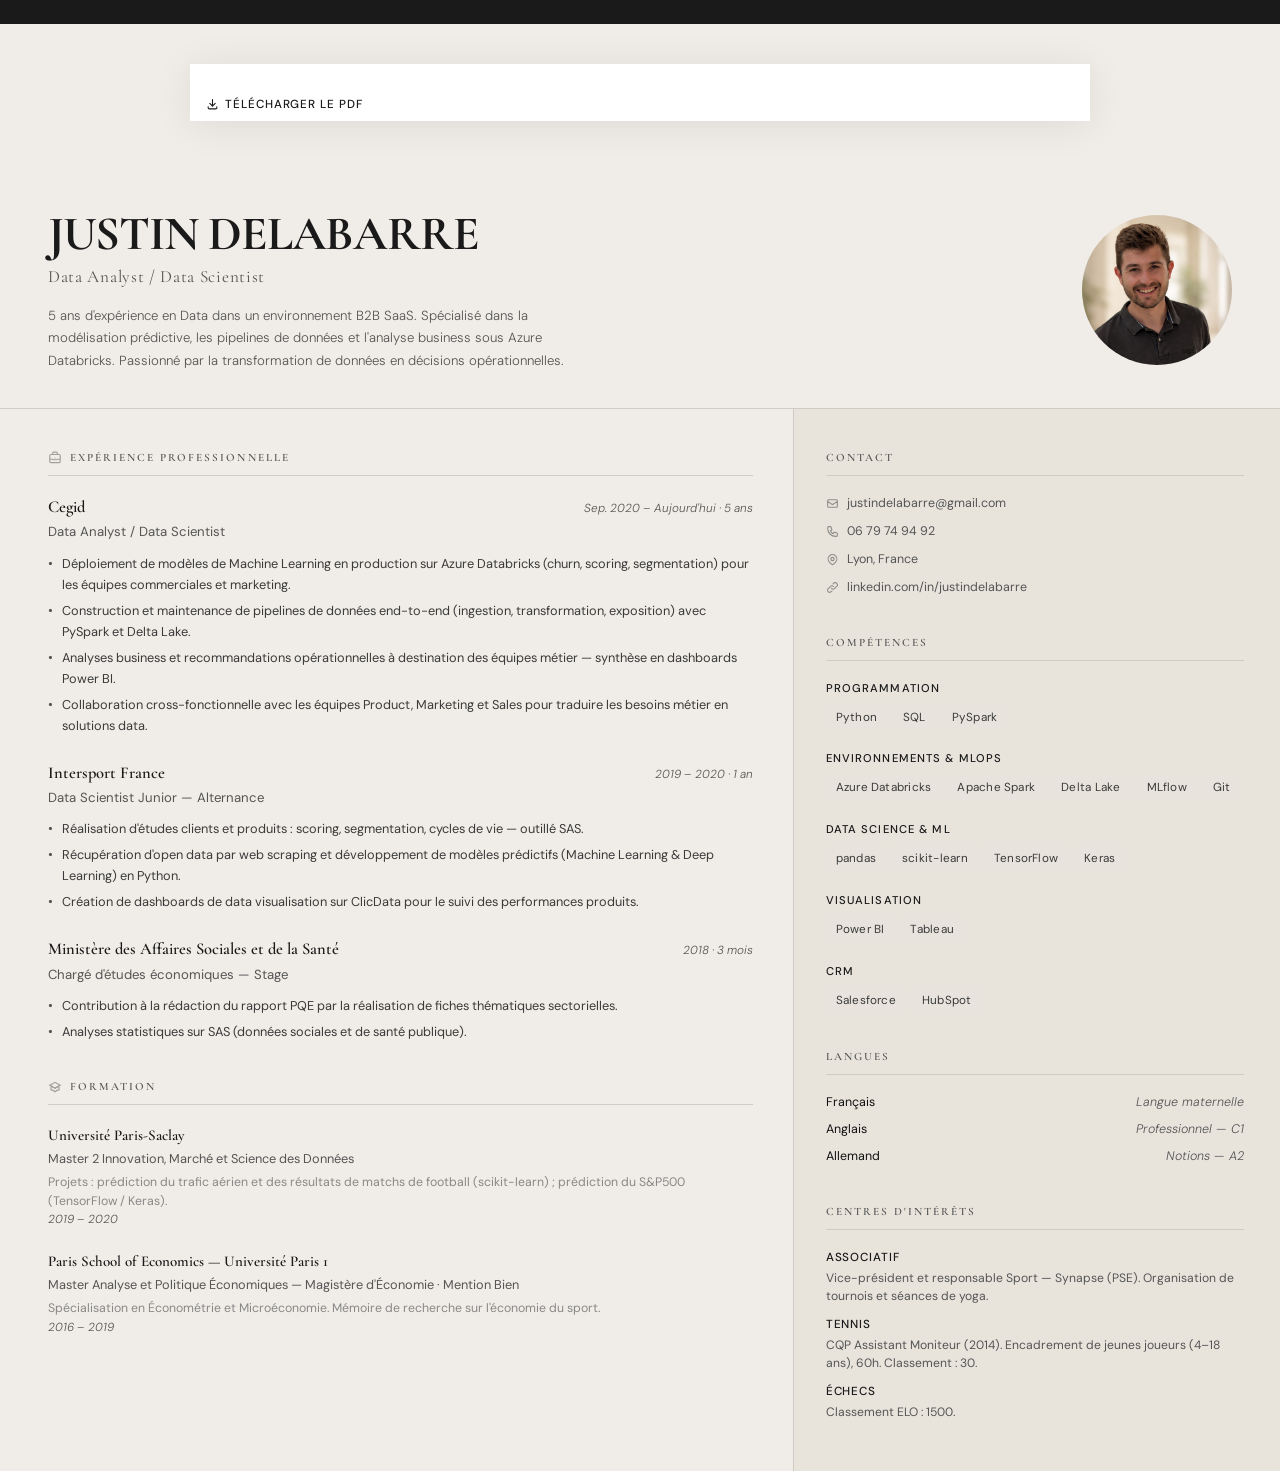
==== index.html @ d63637c2 "chore: full-width topbar and improved contrast" ====
<!DOCTYPE html>
<html lang="fr">
<head>
  <meta charset="UTF-8" />
  <meta name="viewport" content="width=device-width, initial-scale=1.0" />
  <title>Justin Delabarre — Data Scientist</title>
  <link rel="stylesheet" href="style.css" />
</head>
<body>
  <!-- Barre supérieure : switcher langue + bouton téléchargement -->
  <div class="cv-topbar"></div>
  <div class="cv-page">  
    <div class="lang-switcher">
      <a href="index.html" class="active">FR</a>
      <span>|</span>
      <a href="index.en.html">EN</a>
    </div>
    <a href="cv.fr.pdf" class="btn-download" download>
      <svg xmlns="http://www.w3.org/2000/svg" fill="none" viewBox="0 0 24 24" stroke="currentColor" stroke-width="2">
        <path stroke-linecap="round" stroke-linejoin="round" d="M4 16v2a2 2 0 002 2h12a2 2 0 002-2v-2M7 10l5 5 5-5M12 15V3" />
      </svg>
      Télécharger le PDF
    </a>
  </div>

    <!-- Header -->
    <header class="cv-header">
      <div class="header-top">
        <div class="header-text">
          <h1>Justin Delabarre</h1>
          <div class="subtitle">Data Analyst / Data Scientist</div>
          <p class="tagline">
            5 ans d'expérience en Data dans un environnement B2B SaaS.
            Spécialisé dans la modélisation prédictive, les pipelines de données et l'analyse business
            sous Azure Databricks. Passionné par la transformation de données en décisions opérationnelles.
          </p>
        </div><!-- /.header-text -->
        <img src="assets/profile.png" alt="Justin Delabarre" class="profile-photo" />
      </div><!-- /.header-top -->
    </header>

    <!-- Corps principal : 2 colonnes -->
    <div class="cv-body">

      <!-- Colonne principale -->
      <main class="cv-main">

        <!-- Expériences -->
        <section class="section">
          <h2 class="section-title">
            <svg xmlns="http://www.w3.org/2000/svg" fill="none" viewBox="0 0 24 24" stroke="currentColor" stroke-width="2"><path stroke-linecap="round" stroke-linejoin="round" d="M21 13.255A23.931 23.931 0 0112 15c-3.183 0-6.22-.62-9-1.745M16 6V4a2 2 0 00-2-2h-4a2 2 0 00-2 2v2m4 6h.01M5 20h14a2 2 0 002-2V8a2 2 0 00-2-2H5a2 2 0 00-2 2v10a2 2 0 002 2z"/></svg>
            Expérience professionnelle
          </h2>

          <div class="experience-item">
            <div class="exp-header">
              <div>
                <div class="exp-company">Cegid</div>
                <div class="exp-role">Data Analyst / Data Scientist</div>
              </div>
              <div class="exp-date">Sep. 2020 – Aujourd'hui · 5 ans</div>
            </div>
            <ul class="exp-bullets">
              <li>Déploiement de modèles de Machine Learning en production sur Azure Databricks (churn, scoring, segmentation) pour les équipes commerciales et marketing.</li>
              <li>Construction et maintenance de pipelines de données end-to-end (ingestion, transformation, exposition) avec PySpark et Delta Lake.</li>
              <li>Analyses business et recommandations opérationnelles à destination des équipes métier — synthèse en dashboards Power BI.</li>
              <li>Collaboration cross-fonctionnelle avec les équipes Product, Marketing et Sales pour traduire les besoins métier en solutions data.</li>
            </ul>
          </div>

          <div class="experience-item">
            <div class="exp-header">
              <div>
                <div class="exp-company">Intersport France</div>
                <div class="exp-role">Data Scientist Junior — Alternance</div>
              </div>
              <div class="exp-date">2019 – 2020 · 1 an</div>
            </div>
            <ul class="exp-bullets">
              <li>Réalisation d'études clients et produits : scoring, segmentation, cycles de vie — outillé SAS.</li>
              <li>Récupération d'open data par web scraping et développement de modèles prédictifs (Machine Learning & Deep Learning) en Python.</li>
              <li>Création de dashboards de data visualisation sur ClicData pour le suivi des performances produits.</li>
            </ul>
          </div>

          <div class="experience-item">
            <div class="exp-header">
              <div>
                <div class="exp-company">Ministère des Affaires Sociales et de la Santé</div>
                <div class="exp-role">Chargé d'études économiques — Stage</div>
              </div>
              <div class="exp-date">2018 · 3 mois</div>
            </div>
            <ul class="exp-bullets">
              <li>Contribution à la rédaction du rapport PQE par la réalisation de fiches thématiques sectorielles.</li>
              <li>Analyses statistiques sur SAS (données sociales et de santé publique).</li>
            </ul>
          </div>
        </section>

        <!-- Formation -->
        <section class="section">
          <h2 class="section-title">
            <svg xmlns="http://www.w3.org/2000/svg" fill="none" viewBox="0 0 24 24" stroke="currentColor" stroke-width="2"><path d="M12 14l9-5-9-5-9 5 9 5z"/><path d="M12 14l6.16-3.422a12.083 12.083 0 01.665 6.479A11.952 11.952 0 0012 20.055a11.952 11.952 0 00-6.824-2.998 12.078 12.078 0 01.665-6.479L12 14z"/></svg>
            Formation
          </h2>

          <div class="edu-item">
            <div class="edu-school">Université Paris-Saclay</div>
            <div class="edu-degree">Master 2 Innovation, Marché et Science des Données</div>
            <div class="edu-detail">
              Projets : prédiction du trafic aérien et des résultats de matchs de football (scikit-learn) ;
              prédiction du S&amp;P500 (TensorFlow / Keras).
            </div>
            <div class="edu-date">2019 – 2020</div>
          </div>

          <div class="edu-item">
            <div class="edu-school">Paris School of Economics — Université Paris 1</div>
            <div class="edu-degree">Master Analyse et Politique Économiques — Magistère d'Économie · Mention Bien</div>
            <div class="edu-detail">Spécialisation en Économétrie et Microéconomie. Mémoire de recherche sur l'économie du sport.</div>
            <div class="edu-date">2016 – 2019</div>
          </div>
        </section>

      </main>

      <!-- Sidebar droite -->
      <aside class="cv-sidebar">

        <!-- Contact -->
        <section class="section">
          <h2 class="section-title">Contact</h2>
          <ul class="contact-list">
            <li>
              <svg xmlns="http://www.w3.org/2000/svg" fill="none" viewBox="0 0 24 24" stroke="currentColor" stroke-width="2"><path stroke-linecap="round" stroke-linejoin="round" d="M3 8l7.89 5.26a2 2 0 002.22 0L21 8M5 19h14a2 2 0 002-2V7a2 2 0 00-2-2H5a2 2 0 00-2 2v10a2 2 0 002 2z"/></svg>
              <a href="mailto:justindelabarre@gmail.com">justindelabarre@gmail.com</a>
            </li>
            <li>
              <svg xmlns="http://www.w3.org/2000/svg" fill="none" viewBox="0 0 24 24" stroke="currentColor" stroke-width="2"><path stroke-linecap="round" stroke-linejoin="round" d="M3 5a2 2 0 012-2h3.28a1 1 0 01.948.684l1.498 4.493a1 1 0 01-.502 1.21l-2.257 1.13a11.042 11.042 0 005.516 5.516l1.13-2.257a1 1 0 011.21-.502l4.493 1.498a1 1 0 01.684.949V19a2 2 0 01-2 2h-1C9.716 21 3 14.284 3 6V5z"/></svg>
              06 79 74 94 92
            </li>
            <li>
              <svg xmlns="http://www.w3.org/2000/svg" fill="none" viewBox="0 0 24 24" stroke="currentColor" stroke-width="2"><path stroke-linecap="round" stroke-linejoin="round" d="M17.657 16.657L13.414 20.9a1.998 1.998 0 01-2.827 0l-4.244-4.243a8 8 0 1111.314 0z"/><path stroke-linecap="round" stroke-linejoin="round" d="M15 11a3 3 0 11-6 0 3 3 0 016 0z"/></svg>
              Lyon, France
            </li>
            <li>
              <svg xmlns="http://www.w3.org/2000/svg" fill="none" viewBox="0 0 24 24" stroke="currentColor" stroke-width="2"><path stroke-linecap="round" stroke-linejoin="round" d="M13.828 10.172a4 4 0 00-5.656 0l-4 4a4 4 0 105.656 5.656l1.102-1.101m-.758-4.899a4 4 0 005.656 0l4-4a4 4 0 00-5.656-5.656l-1.1 1.1"/></svg>
              <a href="https://www.linkedin.com/in/justindelabarre" target="_blank">linkedin.com/in/justindelabarre</a>
            </li>
          </ul>
        </section>

        <!-- Compétences -->
        <section class="section">
          <h2 class="section-title">Compétences</h2>

          <div class="skills-group">
            <div class="skills-group-title">Programmation</div>
            <div class="skills-tags">
              <span class="skill-tag">Python</span>
              <span class="skill-tag">SQL</span>
              <span class="skill-tag">PySpark</span>
            </div>
          </div>

          <div class="skills-group">
            <div class="skills-group-title">Environnements & MLOps</div>
            <div class="skills-tags">
              <span class="skill-tag">Azure Databricks</span>
              <span class="skill-tag">Apache Spark</span>
              <span class="skill-tag">Delta Lake</span>
              <span class="skill-tag">MLflow</span>
              <span class="skill-tag">Git</span>
            </div>
          </div>

          <div class="skills-group">
            <div class="skills-group-title">Data Science & ML</div>
            <div class="skills-tags">
              <span class="skill-tag">pandas</span>
              <span class="skill-tag">scikit-learn</span>
              <span class="skill-tag">TensorFlow</span>
              <span class="skill-tag">Keras</span>
            </div>
          </div>

          <div class="skills-group">
            <div class="skills-group-title">Visualisation</div>
            <div class="skills-tags">
              <span class="skill-tag">Power BI</span>
              <span class="skill-tag">Tableau</span>
            </div>
          </div>

          <div class="skills-group">
            <div class="skills-group-title">CRM</div>
            <div class="skills-tags">
              <span class="skill-tag">Salesforce</span>
              <span class="skill-tag">HubSpot</span>
            </div>
          </div>
        </section>

        <!-- Langues -->
        <section class="section">
          <h2 class="section-title">Langues</h2>
          <div class="lang-item">
            <span>Français</span>
            <span class="lang-level">Langue maternelle</span>
          </div>
          <div class="lang-item">
            <span>Anglais</span>
            <span class="lang-level">Professionnel — C1</span>
          </div>
          <div class="lang-item">
            <span>Allemand</span>
            <span class="lang-level">Notions — A2</span>
          </div>
        </section>

        <!-- Centres d'intérêts -->
        <section class="section">
          <h2 class="section-title">Centres d'intérêts</h2>

          <div class="interest-item">
            <div class="interest-label">Associatif</div>
            <div class="interest-desc">Vice-président et responsable Sport — Synapse (PSE). Organisation de tournois et séances de yoga.</div>
          </div>

          <div class="interest-item">
            <div class="interest-label">Tennis</div>
            <div class="interest-desc">CQP Assistant Moniteur (2014). Encadrement de jeunes joueurs (4–18 ans), 60h. Classement : 30.</div>
          </div>

          <div class="interest-item">
            <div class="interest-label">Échecs</div>
            <div class="interest-desc">Classement ELO : 1500.</div>
          </div>
        </section>

      </aside>
    </div><!-- /.cv-body -->
  </div><!-- /.cv-page -->

</body>
</html>
---- style.css ----
/* ============================================
   CV Justin Delabarre — Shared Stylesheet
   Style: Editorial élégant, 2 colonnes
   ============================================ */

@import url('https://fonts.googleapis.com/css2?family=Cormorant+Garamond:wght@400;600;700&family=DM+Sans:wght@300;400;500&display=swap');

/* ── Variables ── */
:root {
  --col-left-width: 62%;
  --col-right-width: 38%;
  --color-bg: #f0ede8;
  --color-surface: #ffffff;
  --color-text: #111111;
  --color-muted: #555555;
  --color-accent: #1a1a1a;
  --color-border: #d0ccc5;
  --color-tag-bg: #e8e4dd;
  --font-display: 'Cormorant Garamond', Georgia, serif;
  --font-body: 'DM Sans', system-ui, sans-serif;
  --sidebar-bg: #e8e4dc;
}

/* ── Reset ── */
*, *::before, *::after { box-sizing: border-box; margin: 0; padding: 0; }
html { font-size: 15px; }
body {
  font-family: var(--font-body);
  background: var(--color-bg);
  color: var(--color-text);
  line-height: 1.6;
  -webkit-font-smoothing: antialiased;
}

a { color: inherit; text-decoration: none; }
a:hover { text-decoration: underline; }

/* ── Page wrapper ── */
.cv-page {
  max-width: 900px;
  margin: 40px auto;
  background: var(--color-surface);
  box-shadow: 0 4px 40px rgba(0,0,0,0.08);
  display: flex;
  flex-direction: column;
}

/* ── Header ── */
.cv-header {
  padding: 48px 48px 36px;
  border-bottom: 1px solid var(--color-border);
}

.cv-header h1 {
  font-family: var(--font-display);
  font-size: 3.2rem;
  font-weight: 700;
  letter-spacing: -0.02em;
  line-height: 1.05;
  color: var(--color-accent);
  text-transform: uppercase;
}

.cv-header .subtitle {
  font-family: var(--font-display);
  font-size: 1.15rem;
  font-weight: 400;
  color: var(--color-muted);
  margin-top: 4px;
  letter-spacing: 0.04em;
}

.cv-header .tagline {
  font-size: 0.88rem;
  color: var(--color-muted);
  margin-top: 14px;
  max-width: 560px;
  line-height: 1.7;
  font-weight: 300;
}

/* ── Header photo ── */
.header-top {
  display: flex;
  justify-content: space-between;
  align-items: center;
  gap: 24px;
}

.header-text { flex: 1; }

.profile-photo {
  width: 150px;
  height: 150px;
  border-radius: 50%;
  object-fit: cover;
  flex-shrink: 0;
  align-self: center;
}


/* ── Body: 2 colonnes ── */
.cv-body {
  display: flex;
  flex: 1;
}

/* ── Colonne principale (gauche) ── */
.cv-main {
  width: var(--col-left-width);
  padding: 40px 40px 40px 48px;
  border-right: 1px solid var(--color-border);
}

/* ── Sidebar (droite) ── */
.cv-sidebar {
  width: var(--col-right-width);
  padding: 40px 36px 40px 32px;
  background: var(--sidebar-bg);
}

/* ── Sections ── */
.section { margin-bottom: 36px; }
.section:last-child { margin-bottom: 0; }

.section-title {
  font-family: var(--font-display);
  font-size: 0.75rem;
  font-weight: 600;
  letter-spacing: 0.18em;
  text-transform: uppercase;
  color: var(--color-muted);
  margin-bottom: 18px;
  padding-bottom: 8px;
  border-bottom: 1px solid var(--color-border);
  display: flex;
  align-items: center;
  gap: 8px;
}

.section-title svg {
  width: 14px;
  height: 14px;
  opacity: 0.5;
}

/* ── Expériences ── */
.experience-item { margin-bottom: 24px; }
.experience-item:last-child { margin-bottom: 0; }

.exp-header {
  display: flex;
  justify-content: space-between;
  align-items: baseline;
  gap: 12px;
  flex-wrap: wrap;
}

.exp-company {
  font-family: var(--font-display);
  font-size: 1.1rem;
  font-weight: 600;
  color: var(--color-accent);
}

.exp-role {
  font-size: 0.88rem;
  color: var(--color-muted);
  font-weight: 400;
  margin-top: 1px;
}

.exp-date {
  font-size: 0.78rem;
  color: var(--color-muted);
  font-weight: 300;
  white-space: nowrap;
  font-style: italic;
}

.exp-bullets {
  list-style: none;
  margin-top: 10px;
}

.exp-bullets li {
  font-size: 0.85rem;
  color: #3a3a3a;
  line-height: 1.65;
  padding-left: 14px;
  position: relative;
  margin-bottom: 5px;
}

.exp-bullets li::before {
  content: '•';
  position: absolute;
  left: 0;
  color: var(--color-muted);
  font-size: 0.9rem;
}

/* ── Formation ── */
.edu-item { margin-bottom: 20px; }
.edu-item:last-child { margin-bottom: 0; }

.edu-school {
  font-family: var(--font-display);
  font-size: 1rem;
  font-weight: 600;
  color: var(--color-accent);
}

.edu-degree {
  font-size: 0.85rem;
  color: var(--color-muted);
  margin-top: 2px;
}

.edu-detail {
  font-size: 0.82rem;
  color: #888;
  margin-top: 4px;
  line-height: 1.5;
}

.edu-date {
  font-size: 0.78rem;
  color: var(--color-muted);
  font-style: italic;
  font-weight: 300;
}

/* ── Sidebar: Compétences ── */
.skills-group { margin-bottom: 20px; }
.skills-group-title {
  font-size: 0.75rem;
  font-weight: 500;
  letter-spacing: 0.1em;
  text-transform: uppercase;
  color: var(--color-accent);
  margin-bottom: 8px;
}

.skills-tags {
  display: flex;
  flex-wrap: wrap;
  gap: 6px;
}

.skill-tag {
  background: #e8e4dd;
  color: #3a3a3a;
  font-size: 0.78rem;
  font-weight: 400;
  padding: 3px 10px;
  border-radius: 2px;
  letter-spacing: 0.02em;
}

/* ── Sidebar: Contact ── */
.contact-list { list-style: none; }
.contact-list li {
  display: flex;
  align-items: center;
  gap: 8px;
  font-size: 0.83rem;
  color: var(--color-muted);
  margin-bottom: 8px;
}

.contact-list li svg {
  width: 13px;
  height: 13px;
  flex-shrink: 0;
  opacity: 0.6;
}

.contact-list a:hover { color: var(--color-accent); }

/* ── Sidebar: Langues ── */
.lang-item {
  display: flex;
  justify-content: space-between;
  font-size: 0.83rem;
  margin-bottom: 7px;
  color: var(--color-text);
}

.lang-level {
  color: var(--color-muted);
  font-weight: 300;
  font-style: italic;
}

/* ── Sidebar: Centres d'intérêts ── */
.interest-item {
  margin-bottom: 10px;
}
.interest-label {
  font-size: 0.78rem;
  font-weight: 500;
  text-transform: uppercase;
  letter-spacing: 0.08em;
  color: var(--color-accent);
  margin-bottom: 2px;
}
.interest-desc {
  font-size: 0.81rem;
  color: var(--color-muted);
  line-height: 1.5;
}

/* ── Switcher langue + Download ── */
.cv-topbar {
  display: flex;
  justify-content: space-between;
  align-items: center;
  padding: 12px 48px;
  background: var(--color-accent);
  color: #fff;
  width: 100%;
}

.lang-switcher a {
  color: rgba(255,255,255,0.7);
  font-size: 0.78rem;
  letter-spacing: 0.1em;
  text-transform: uppercase;
  transition: color 0.2s;
}
.lang-switcher a.active, .lang-switcher a:hover { color: #fff; }
.lang-switcher span { color: rgba(255,255,255,0.3); margin: 0 6px; }

.btn-download {
  display: inline-flex;
  align-items: center;
  gap: 6px;
  background: #fff;
  color: var(--color-accent);
  font-size: 0.78rem;
  font-weight: 500;
  letter-spacing: 0.08em;
  text-transform: uppercase;
  padding: 7px 16px;
  border-radius: 2px;
  transition: opacity 0.2s;
}
.btn-download:hover { opacity: 0.85; text-decoration: none; }
.btn-download svg { width: 13px; height: 13px; }

/* ── Responsive ── */
@media (max-width: 680px) {
  .cv-page { margin: 0; box-shadow: none; }
  .cv-topbar { padding: 12px 20px; }
  .cv-header { padding: 32px 20px 24px; }
  .cv-header h1 { font-size: 2.2rem; }
  .cv-body { flex-direction: column; }
  .cv-main { width: 100%; padding: 28px 20px; border-right: none; border-bottom: 1px solid var(--color-border); }
  .cv-sidebar { width: 100%; padding: 28px 20px; }
  .profile-photo { width: 80px; height: 80px; }
}

@media print {
  .cv-topbar { display: none; }
  body { margin: 0; }
  .cv-page { box-shadow: none; margin: 0; }
}
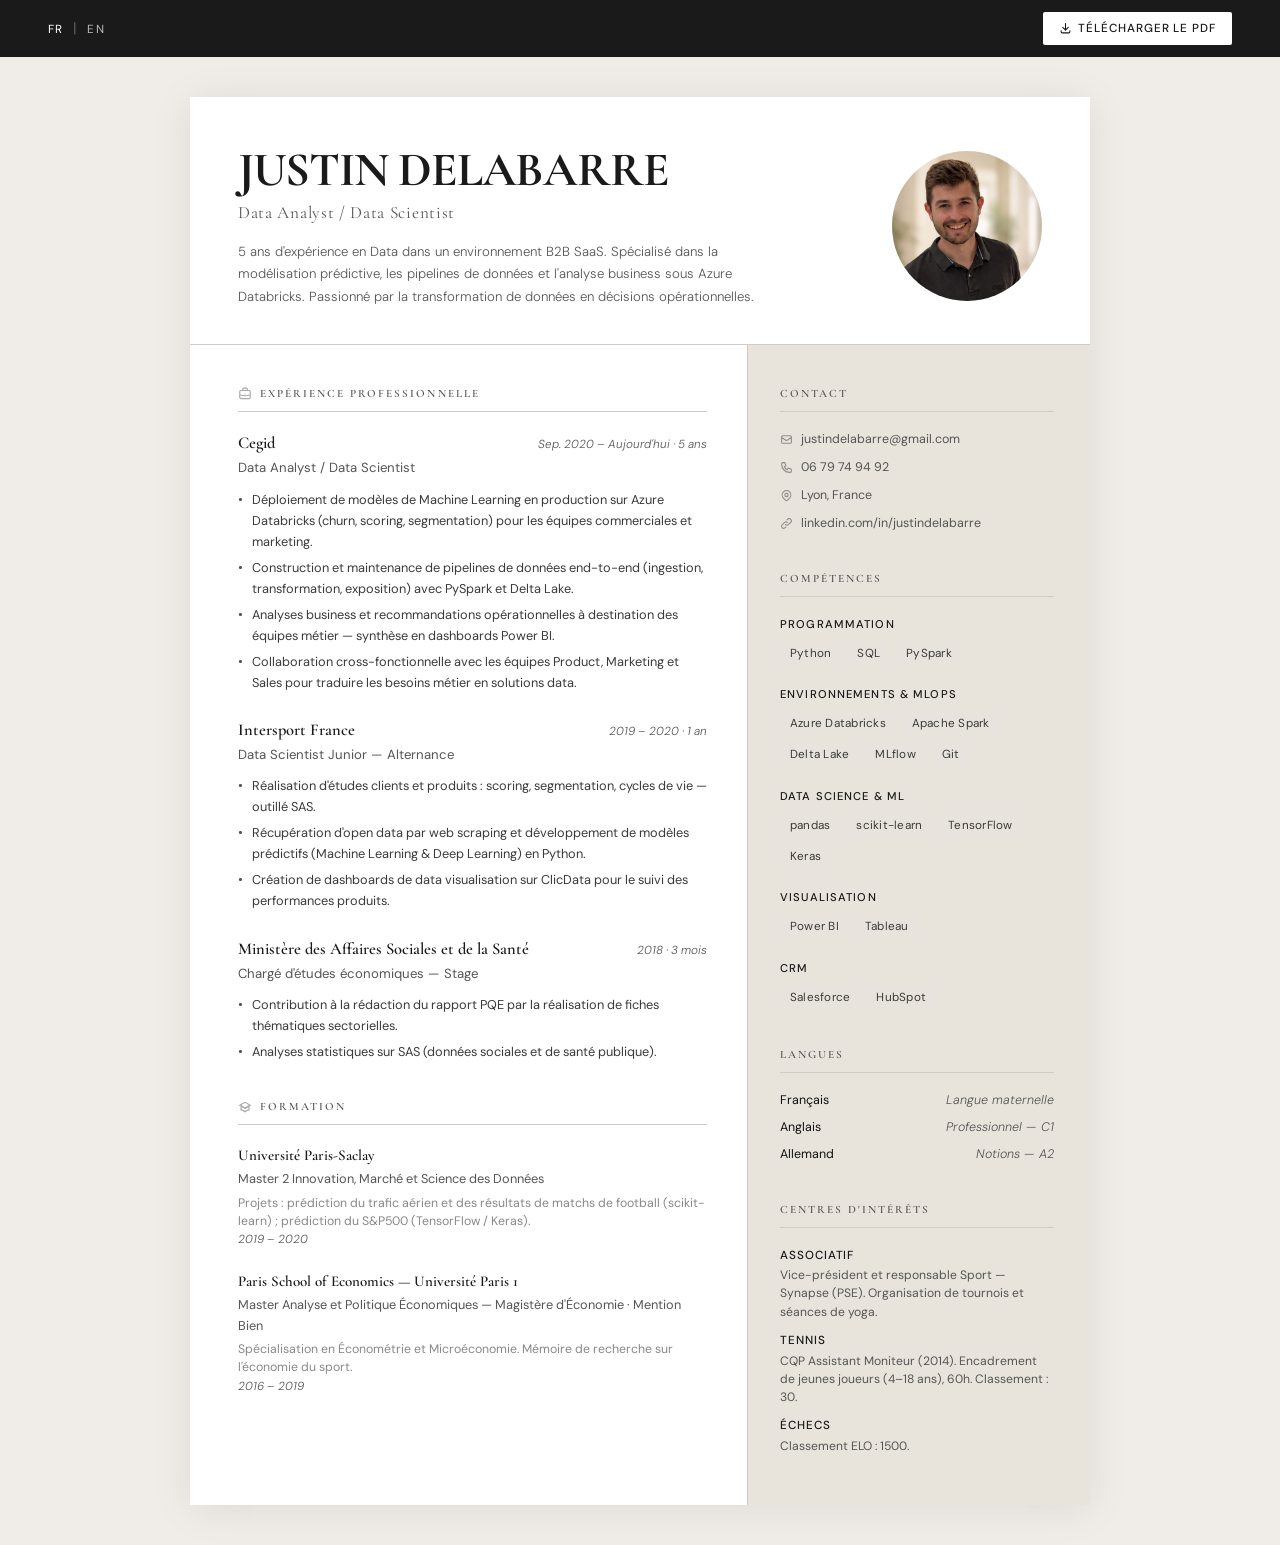
==== commit 4d1f24af: "fix: move lang-switcher and download button into topbar" ====
--- a/index.html
+++ b/index.html
@@ -8,8 +8,7 @@
 </head>
 <body>
   <!-- Barre supérieure : switcher langue + bouton téléchargement -->
-  <div class="cv-topbar"></div>
-  <div class="cv-page">  
+  <div class="cv-topbar">
     <div class="lang-switcher">
       <a href="index.html" class="active">FR</a>
       <span>|</span>
@@ -22,6 +21,8 @@
       Télécharger le PDF
     </a>
   </div>
+
+  <div class="cv-page">
 
     <!-- Header -->
     <header class="cv-header">
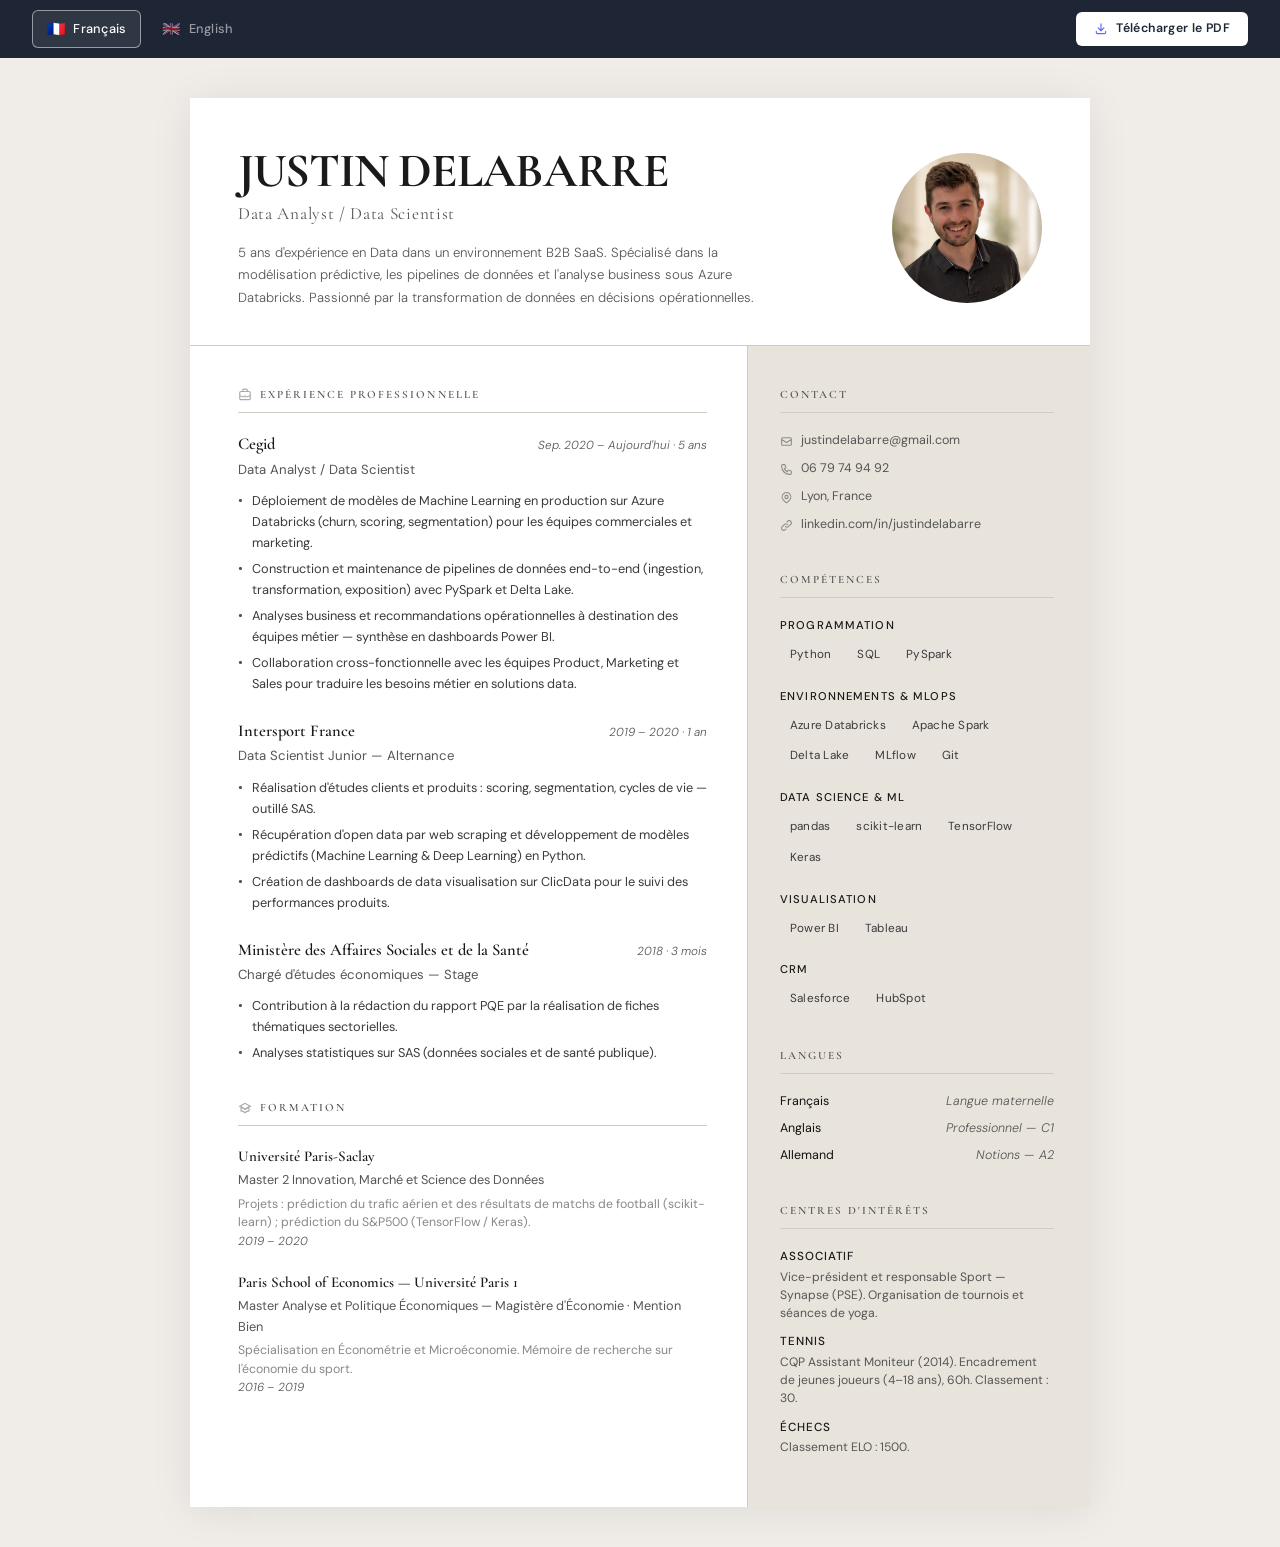
==== commit ee424dff: "feat: sticky topbar with flag buttons and updated download style" ====
--- a/index.html
+++ b/index.html
@@ -10,9 +10,8 @@
   <!-- Barre supérieure : switcher langue + bouton téléchargement -->
   <div class="cv-topbar">
     <div class="lang-switcher">
-      <a href="index.html" class="active">FR</a>
-      <span>|</span>
-      <a href="index.en.html">EN</a>
+      <a href="index.html" class="active"><span class="flag">🇫🇷</span> Français</a>
+      <a href="index.en.html"><span class="flag">🇬🇧</span> English</a>
     </div>
     <a href="cv.fr.pdf" class="btn-download" download>
       <svg xmlns="http://www.w3.org/2000/svg" fill="none" viewBox="0 0 24 24" stroke="currentColor" stroke-width="2">
--- a/style.css
+++ b/style.css
@@ -313,41 +313,63 @@
 
 /* ── Switcher langue + Download ── */
 .cv-topbar {
+  position: sticky;
+  top: 0;
+  z-index: 100;
   display: flex;
   justify-content: space-between;
   align-items: center;
-  padding: 12px 48px;
-  background: var(--color-accent);
+  padding: 10px 32px;
+  background: #1e2535;
   color: #fff;
   width: 100%;
 }
 
+.lang-switcher {
+  display: flex;
+  gap: 6px;
+}
+
 .lang-switcher a {
-  color: rgba(255,255,255,0.7);
-  font-size: 0.78rem;
-  letter-spacing: 0.1em;
-  text-transform: uppercase;
-  transition: color 0.2s;
-}
-.lang-switcher a.active, .lang-switcher a:hover { color: #fff; }
-.lang-switcher span { color: rgba(255,255,255,0.3); margin: 0 6px; }
+  display: inline-flex;
+  align-items: center;
+  gap: 7px;
+  padding: 6px 14px;
+  border-radius: 6px;
+  border: 1px solid transparent;
+  font-size: 0.85rem;
+  font-weight: 500;
+  color: rgba(255,255,255,0.55);
+  letter-spacing: 0.02em;
+  transition: all 0.2s;
+  text-decoration: none;
+}
+.lang-switcher a .flag { font-size: 1rem; }
+.lang-switcher a.active {
+  border-color: rgba(255,255,255,0.5);
+  color: #fff;
+  background: rgba(255,255,255,0.08);
+}
+.lang-switcher a:hover:not(.active) {
+  color: rgba(255,255,255,0.85);
+  text-decoration: none;
+}
 
 .btn-download {
   display: inline-flex;
   align-items: center;
-  gap: 6px;
+  gap: 8px;
   background: #fff;
-  color: var(--color-accent);
-  font-size: 0.78rem;
-  font-weight: 500;
-  letter-spacing: 0.08em;
-  text-transform: uppercase;
-  padding: 7px 16px;
-  border-radius: 2px;
+  color: #1e2535;
+  font-size: 0.82rem;
+  font-weight: 600;
+  letter-spacing: 0.03em;
+  padding: 7px 18px;
+  border-radius: 6px;
   transition: opacity 0.2s;
 }
-.btn-download:hover { opacity: 0.85; text-decoration: none; }
-.btn-download svg { width: 13px; height: 13px; }
+.btn-download:hover { opacity: 0.88; text-decoration: none; }
+.btn-download svg { width: 14px; height: 14px; color: #6c63ff; }
 
 /* ── Responsive ── */
 @media (max-width: 680px) {
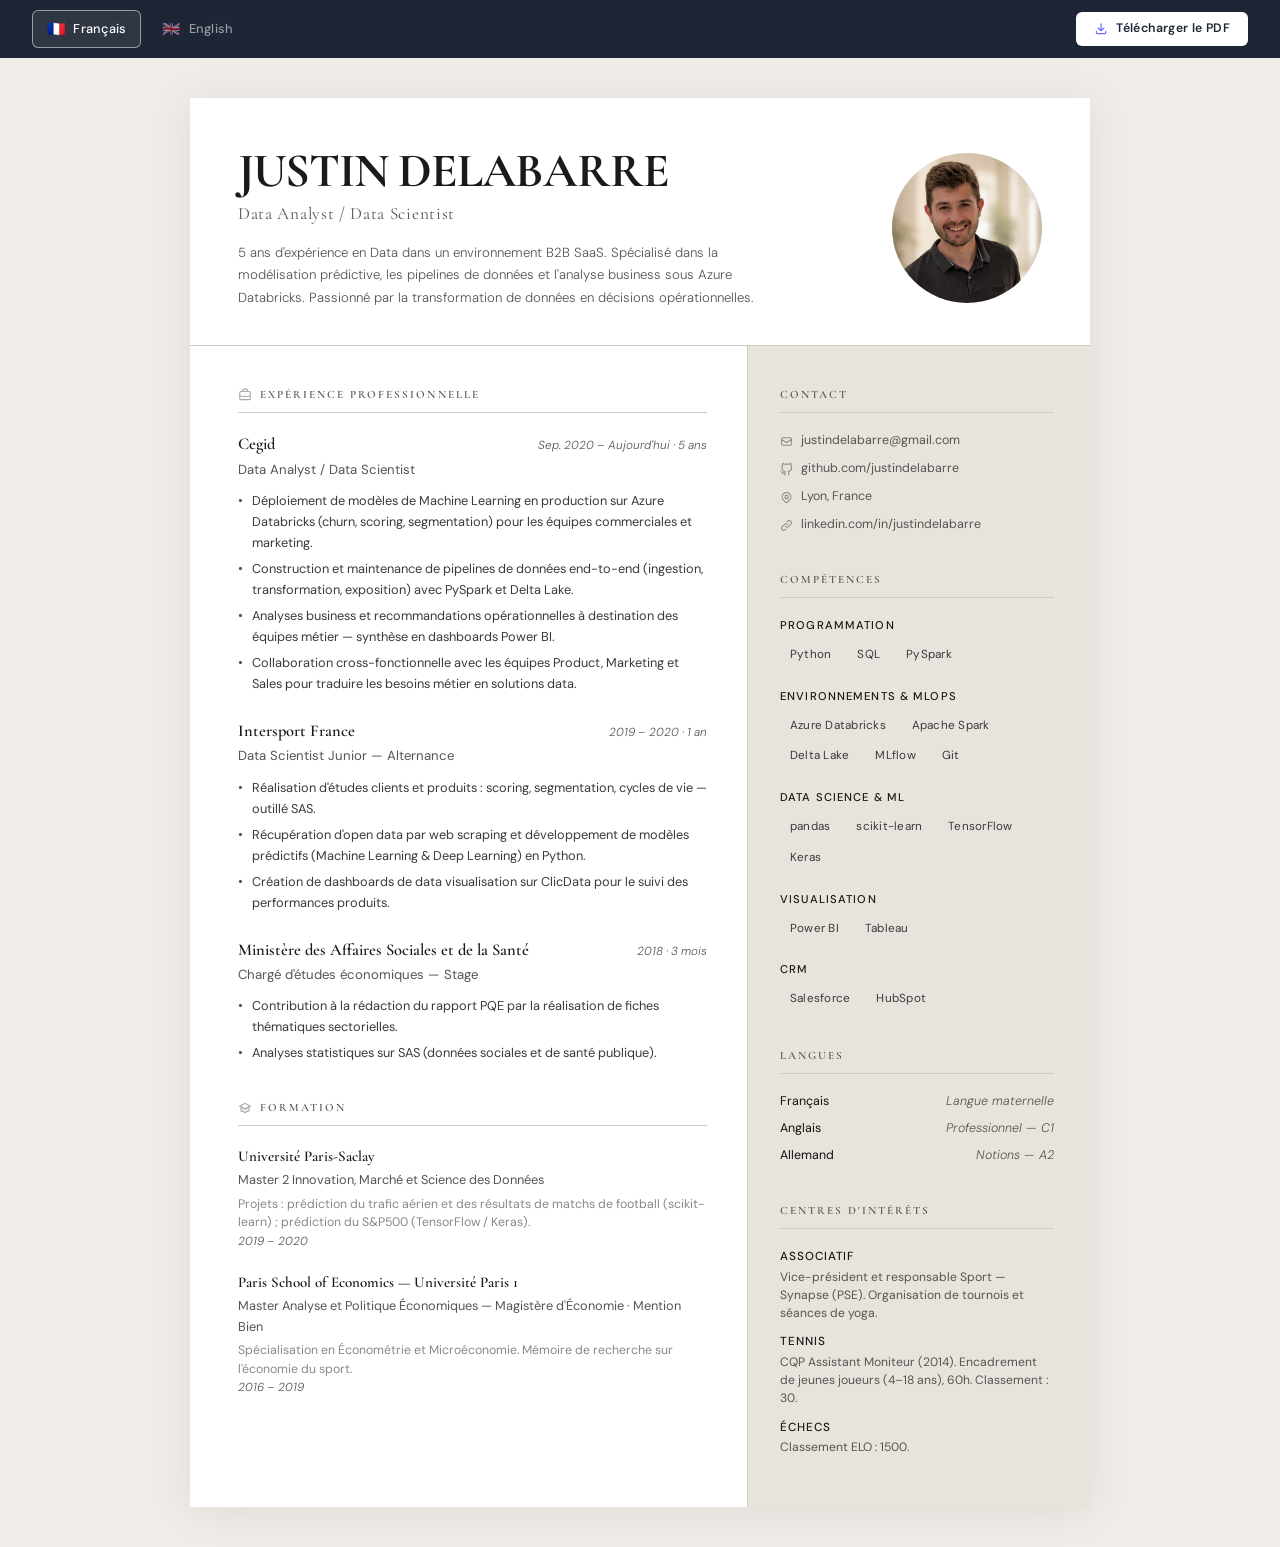
==== commit 9d238f5e: "fix: replace phone number with GitHub link in contact section" ====
--- a/index.html
+++ b/index.html
@@ -137,8 +137,8 @@
               <a href="mailto:justindelabarre@gmail.com">justindelabarre@gmail.com</a>
             </li>
             <li>
-              <svg xmlns="http://www.w3.org/2000/svg" fill="none" viewBox="0 0 24 24" stroke="currentColor" stroke-width="2"><path stroke-linecap="round" stroke-linejoin="round" d="M3 5a2 2 0 012-2h3.28a1 1 0 01.948.684l1.498 4.493a1 1 0 01-.502 1.21l-2.257 1.13a11.042 11.042 0 005.516 5.516l1.13-2.257a1 1 0 011.21-.502l4.493 1.498a1 1 0 01.684.949V19a2 2 0 01-2 2h-1C9.716 21 3 14.284 3 6V5z"/></svg>
-              06 79 74 94 92
+              <svg xmlns="http://www.w3.org/2000/svg" fill="none" viewBox="0 0 24 24" stroke="currentColor" stroke-width="2"><path stroke-linecap="round" stroke-linejoin="round" d="M9 19c-5 1.5-5-2.5-7-3m14 6v-3.87a3.37 3.37 0 00-.94-2.61c3.14-.35 6.44-1.54 6.44-7A5.44 5.44 0 0020 4.77 5.07 5.07 0 0019.91 1S18.73.65 16 2.48a13.38 13.38 0 00-7 0C6.27.65 5.09 1 5.09 1A5.07 5.07 0 005 4.77a5.44 5.44 0 00-1.5 3.78c0 5.42 3.3 6.61 6.44 7A3.37 3.37 0 009 18.13V22"/></svg>
+              <a href="https://github.com/justindelabarre" target="_blank">github.com/justindelabarre</a>
             </li>
             <li>
               <svg xmlns="http://www.w3.org/2000/svg" fill="none" viewBox="0 0 24 24" stroke="currentColor" stroke-width="2"><path stroke-linecap="round" stroke-linejoin="round" d="M17.657 16.657L13.414 20.9a1.998 1.998 0 01-2.827 0l-4.244-4.243a8 8 0 1111.314 0z"/><path stroke-linecap="round" stroke-linejoin="round" d="M15 11a3 3 0 11-6 0 3 3 0 016 0z"/></svg>
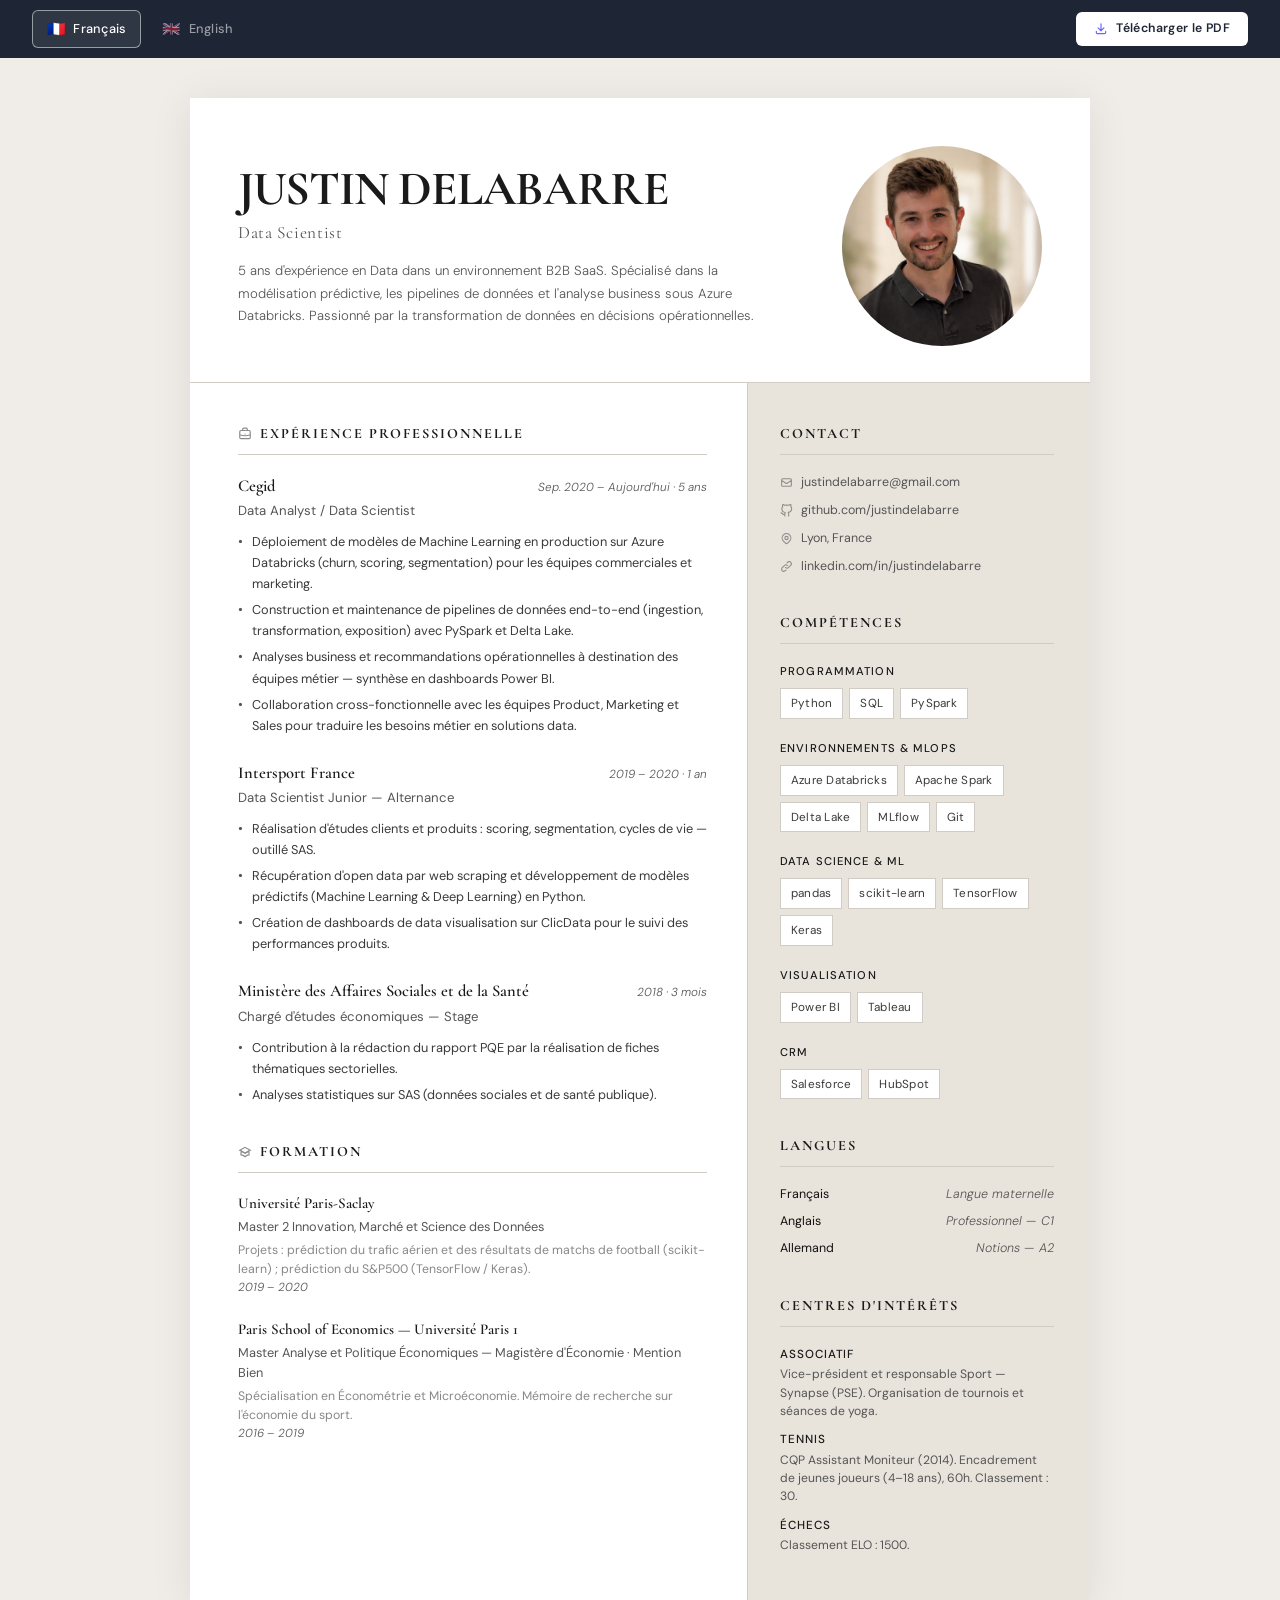
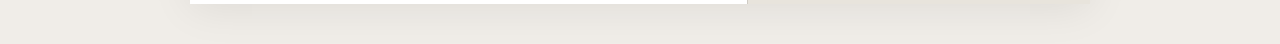
==== commit 4e3fe6d9: "docs: change job title to Data Scientist" ====
--- a/index.html
+++ b/index.html
@@ -28,7 +28,7 @@
       <div class="header-top">
         <div class="header-text">
           <h1>Justin Delabarre</h1>
-          <div class="subtitle">Data Analyst / Data Scientist</div>
+          <div class="subtitle">Data Scientist</div>
           <p class="tagline">
             5 ans d'expérience en Data dans un environnement B2B SaaS.
             Spécialisé dans la modélisation prédictive, les pipelines de données et l'analyse business
--- a/style.css
+++ b/style.css
@@ -90,8 +90,8 @@
 .header-text { flex: 1; }
 
 .profile-photo {
-  width: 150px;
-  height: 150px;
+  width: 200px;
+  height: 200px;
   border-radius: 50%;
   object-fit: cover;
   flex-shrink: 0;
@@ -125,11 +125,11 @@
 
 .section-title {
   font-family: var(--font-display);
-  font-size: 0.75rem;
-  font-weight: 600;
-  letter-spacing: 0.18em;
+  font-size: 0.95rem;
+  font-weight: 700;
+  letter-spacing: 0.14em;
   text-transform: uppercase;
-  color: var(--color-muted);
+  color: var(--color-accent);
   margin-bottom: 18px;
   padding-bottom: 8px;
   border-bottom: 1px solid var(--color-border);
@@ -249,12 +249,13 @@
 }
 
 .skill-tag {
-  background: #e8e4dd;
+  background: #fff;
   color: #3a3a3a;
   font-size: 0.78rem;
   font-weight: 400;
-  padding: 3px 10px;
-  border-radius: 2px;
+  padding: 5px 10px;
+  border-radius: 0;
+  border: 1px solid var(--color-border);
   letter-spacing: 0.02em;
 }
 
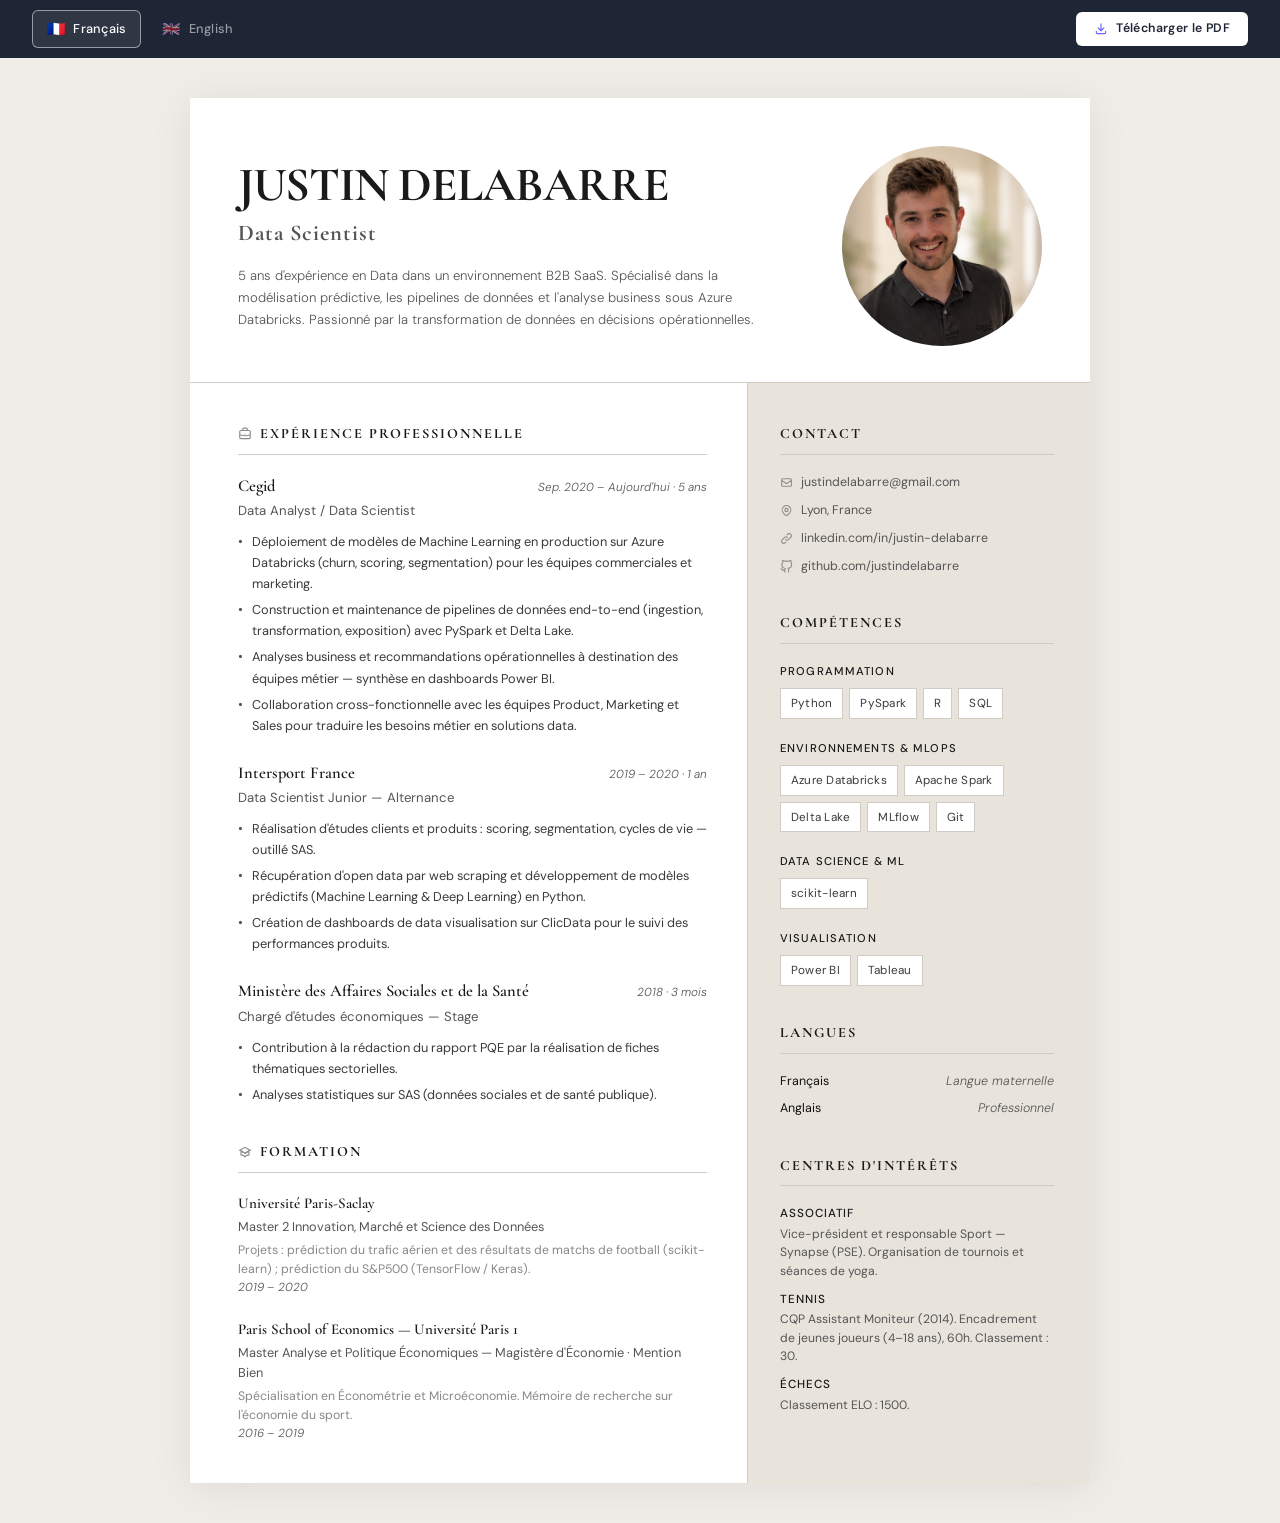
==== commit 62112b50: "feat: update skills, languages, and job title styling" ====
--- a/index.html
+++ b/index.html
@@ -137,17 +137,17 @@
               <a href="mailto:justindelabarre@gmail.com">justindelabarre@gmail.com</a>
             </li>
             <li>
+              <svg xmlns="http://www.w3.org/2000/svg" fill="none" viewBox="0 0 24 24" stroke="currentColor" stroke-width="2"><path stroke-linecap="round" stroke-linejoin="round" d="M17.657 16.657L13.414 20.9a1.998 1.998 0 01-2.827 0l-4.244-4.243a8 8 0 1111.314 0z"/><path stroke-linecap="round" stroke-linejoin="round" d="M15 11a3 3 0 11-6 0 3 3 0 016 0z"/></svg>
+              Lyon, France
+            </li>
+            <li>
+              <svg xmlns="http://www.w3.org/2000/svg" fill="none" viewBox="0 0 24 24" stroke="currentColor" stroke-width="2"><path stroke-linecap="round" stroke-linejoin="round" d="M13.828 10.172a4 4 0 00-5.656 0l-4 4a4 4 0 105.656 5.656l1.102-1.101m-.758-4.899a4 4 0 005.656 0l4-4a4 4 0 00-5.656-5.656l-1.1 1.1"/></svg>
+              <a href="https://www.linkedin.com/in/justin-delabarre-535994125/" target="_blank">linkedin.com/in/justin-delabarre</a>
+            </li>
+            <li>
               <svg xmlns="http://www.w3.org/2000/svg" fill="none" viewBox="0 0 24 24" stroke="currentColor" stroke-width="2"><path stroke-linecap="round" stroke-linejoin="round" d="M9 19c-5 1.5-5-2.5-7-3m14 6v-3.87a3.37 3.37 0 00-.94-2.61c3.14-.35 6.44-1.54 6.44-7A5.44 5.44 0 0020 4.77 5.07 5.07 0 0019.91 1S18.73.65 16 2.48a13.38 13.38 0 00-7 0C6.27.65 5.09 1 5.09 1A5.07 5.07 0 005 4.77a5.44 5.44 0 00-1.5 3.78c0 5.42 3.3 6.61 6.44 7A3.37 3.37 0 009 18.13V22"/></svg>
               <a href="https://github.com/justindelabarre" target="_blank">github.com/justindelabarre</a>
             </li>
-            <li>
-              <svg xmlns="http://www.w3.org/2000/svg" fill="none" viewBox="0 0 24 24" stroke="currentColor" stroke-width="2"><path stroke-linecap="round" stroke-linejoin="round" d="M17.657 16.657L13.414 20.9a1.998 1.998 0 01-2.827 0l-4.244-4.243a8 8 0 1111.314 0z"/><path stroke-linecap="round" stroke-linejoin="round" d="M15 11a3 3 0 11-6 0 3 3 0 016 0z"/></svg>
-              Lyon, France
-            </li>
-            <li>
-              <svg xmlns="http://www.w3.org/2000/svg" fill="none" viewBox="0 0 24 24" stroke="currentColor" stroke-width="2"><path stroke-linecap="round" stroke-linejoin="round" d="M13.828 10.172a4 4 0 00-5.656 0l-4 4a4 4 0 105.656 5.656l1.102-1.101m-.758-4.899a4 4 0 005.656 0l4-4a4 4 0 00-5.656-5.656l-1.1 1.1"/></svg>
-              <a href="https://www.linkedin.com/in/justindelabarre" target="_blank">linkedin.com/in/justindelabarre</a>
-            </li>
           </ul>
         </section>
 
@@ -159,8 +159,9 @@
             <div class="skills-group-title">Programmation</div>
             <div class="skills-tags">
               <span class="skill-tag">Python</span>
+              <span class="skill-tag">PySpark</span>
+              <span class="skill-tag">R</span>
               <span class="skill-tag">SQL</span>
-              <span class="skill-tag">PySpark</span>
             </div>
           </div>
 
@@ -178,10 +179,7 @@
           <div class="skills-group">
             <div class="skills-group-title">Data Science & ML</div>
             <div class="skills-tags">
-              <span class="skill-tag">pandas</span>
               <span class="skill-tag">scikit-learn</span>
-              <span class="skill-tag">TensorFlow</span>
-              <span class="skill-tag">Keras</span>
             </div>
           </div>
 
@@ -193,13 +191,6 @@
             </div>
           </div>
 
-          <div class="skills-group">
-            <div class="skills-group-title">CRM</div>
-            <div class="skills-tags">
-              <span class="skill-tag">Salesforce</span>
-              <span class="skill-tag">HubSpot</span>
-            </div>
-          </div>
         </section>
 
         <!-- Langues -->
@@ -211,11 +202,7 @@
           </div>
           <div class="lang-item">
             <span>Anglais</span>
-            <span class="lang-level">Professionnel — C1</span>
-          </div>
-          <div class="lang-item">
-            <span>Allemand</span>
-            <span class="lang-level">Notions — A2</span>
+            <span class="lang-level">Professionnel</span>
           </div>
         </section>
 
--- a/style.css
+++ b/style.css
@@ -63,8 +63,8 @@
 
 .cv-header .subtitle {
   font-family: var(--font-display);
-  font-size: 1.15rem;
-  font-weight: 400;
+  font-size: 1.5rem;
+  font-weight: 700;
   color: var(--color-muted);
   margin-top: 4px;
   letter-spacing: 0.04em;
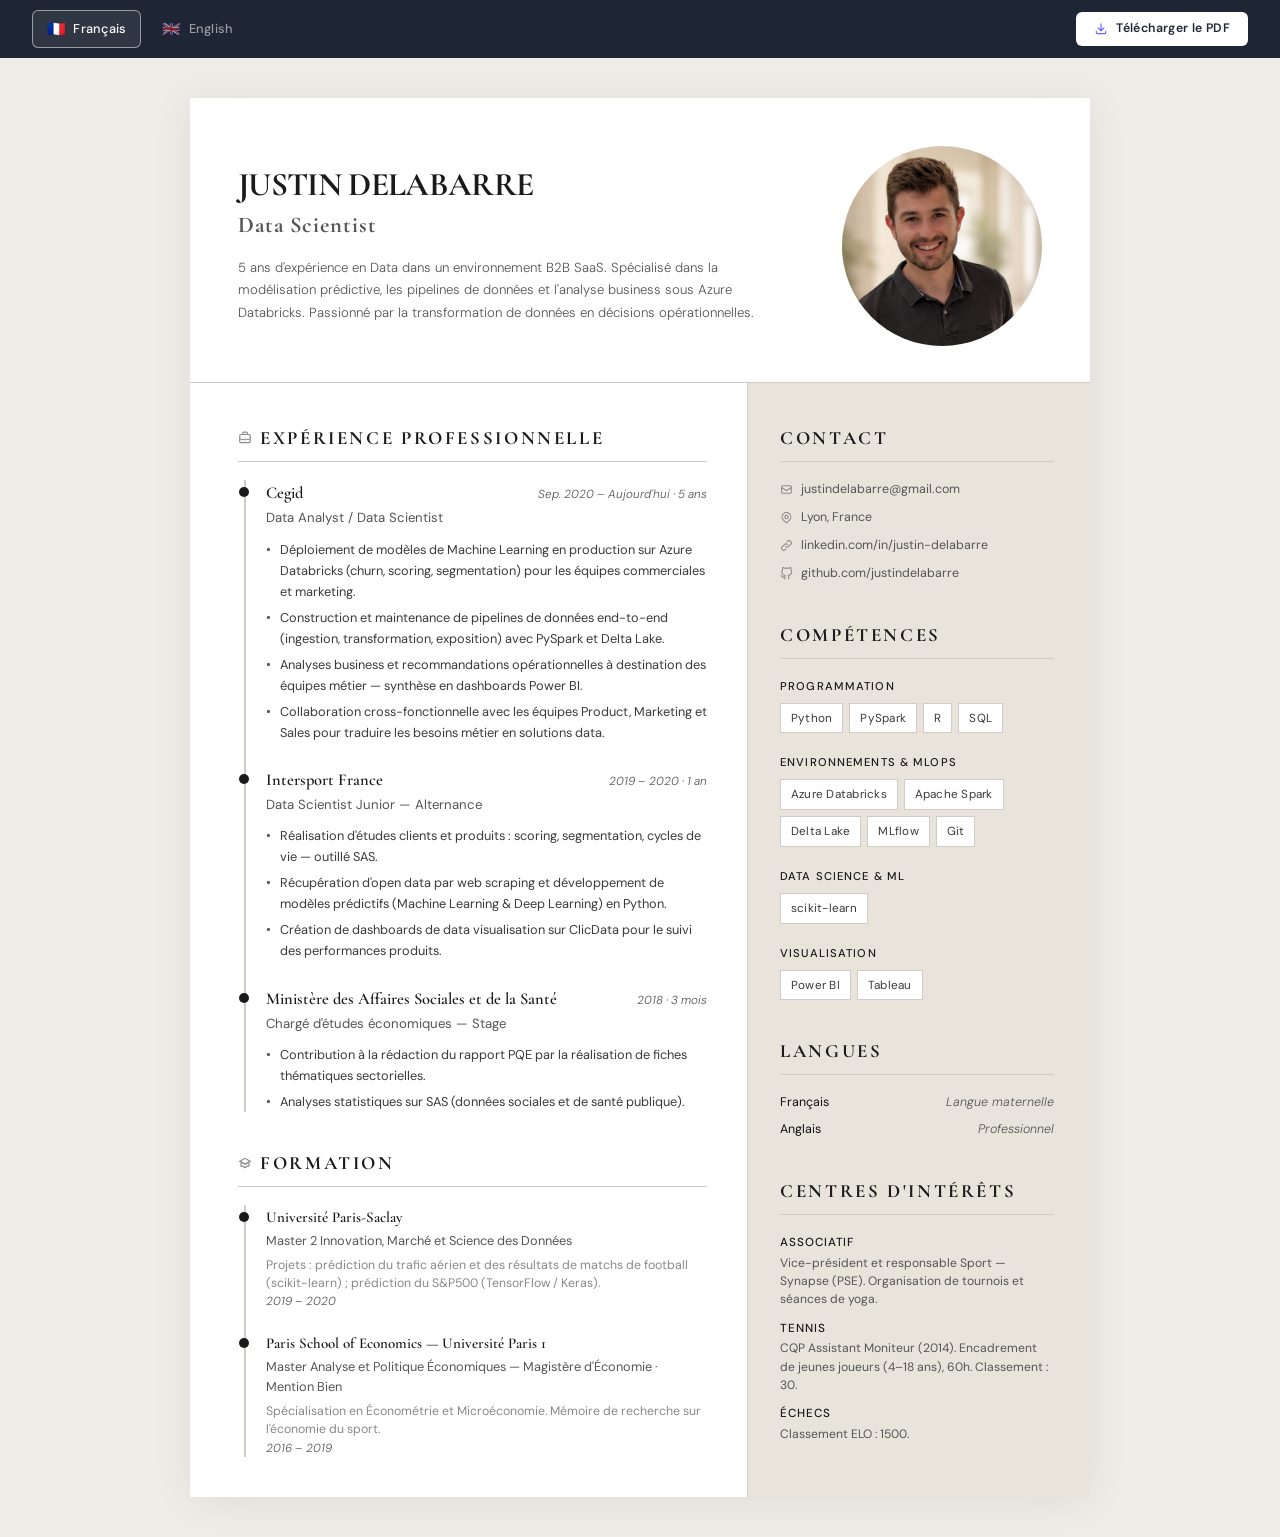
==== commit 1fa8d08c: "style: reduce name size and enlarge section titles" ====
--- a/index.html
+++ b/index.html
@@ -52,6 +52,7 @@
             Expérience professionnelle
           </h2>
 
+          <div class="timeline-list">
           <div class="experience-item">
             <div class="exp-header">
               <div>
@@ -96,6 +97,7 @@
               <li>Analyses statistiques sur SAS (données sociales et de santé publique).</li>
             </ul>
           </div>
+          </div><!-- /.timeline-list -->
         </section>
 
         <!-- Formation -->
@@ -105,6 +107,7 @@
             Formation
           </h2>
 
+          <div class="timeline-list">
           <div class="edu-item">
             <div class="edu-school">Université Paris-Saclay</div>
             <div class="edu-degree">Master 2 Innovation, Marché et Science des Données</div>
@@ -121,6 +124,7 @@
             <div class="edu-detail">Spécialisation en Économétrie et Microéconomie. Mémoire de recherche sur l'économie du sport.</div>
             <div class="edu-date">2016 – 2019</div>
           </div>
+          </div><!-- /.timeline-list -->
         </section>
 
       </main>
--- a/style.css
+++ b/style.css
@@ -53,7 +53,7 @@
 
 .cv-header h1 {
   font-family: var(--font-display);
-  font-size: 3.2rem;
+  font-size: 2.2rem;
   font-weight: 700;
   letter-spacing: -0.02em;
   line-height: 1.05;
@@ -125,7 +125,7 @@
 
 .section-title {
   font-family: var(--font-display);
-  font-size: 0.95rem;
+  font-size: 1.25rem;
   font-weight: 700;
   letter-spacing: 0.14em;
   text-transform: uppercase;
@@ -198,6 +198,31 @@
   left: 0;
   color: var(--color-muted);
   font-size: 0.9rem;
+}
+
+/* ── Timeline ── */
+.timeline-list {
+  position: relative;
+  padding-left: 20px;
+  border-left: 2px solid var(--color-border);
+  margin-left: 6px;
+}
+
+.timeline-list .experience-item,
+.timeline-list .edu-item {
+  position: relative;
+}
+
+.timeline-list .experience-item::before,
+.timeline-list .edu-item::before {
+  content: '';
+  position: absolute;
+  left: -27px;
+  top: 7px;
+  width: 10px;
+  height: 10px;
+  border-radius: 50%;
+  background: var(--color-accent);
 }
 
 /* ── Formation ── */
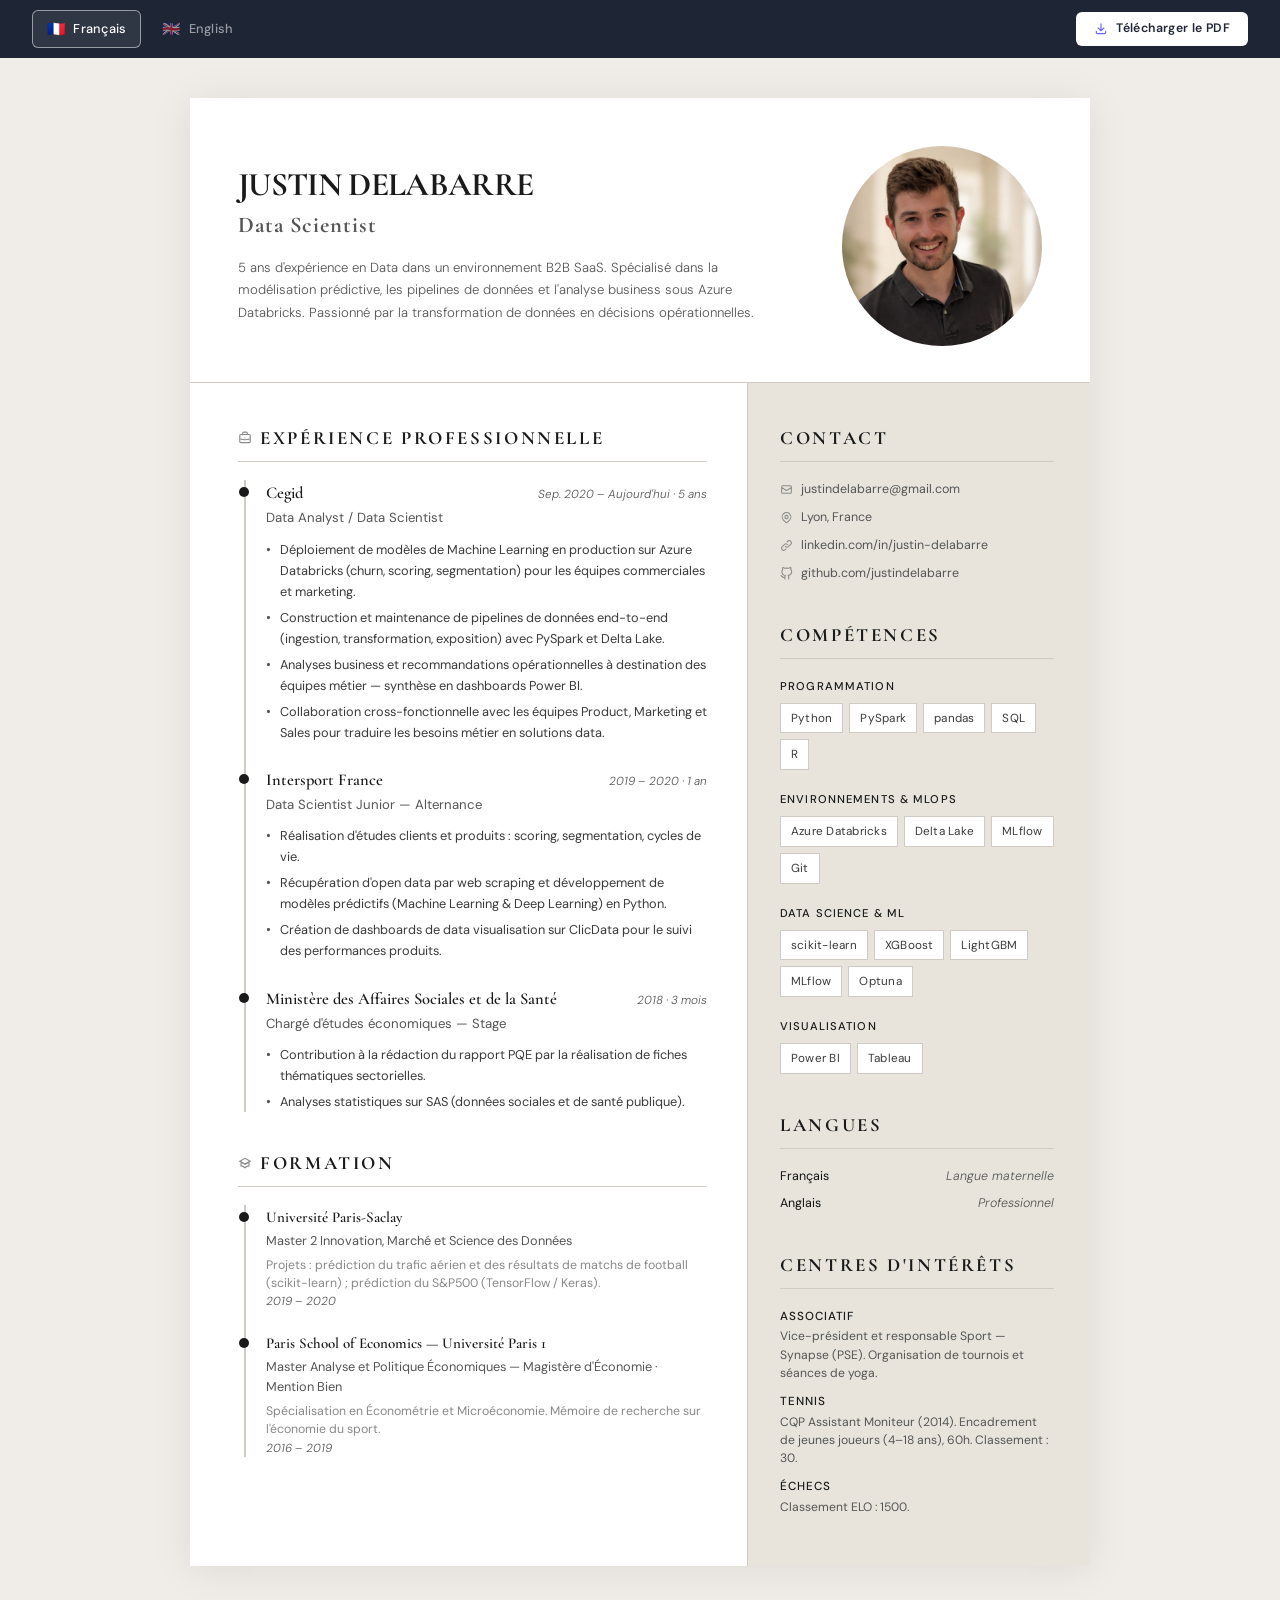
==== commit 8d592f55: "feat: update skills — add pandas/XGBoost/LightGBM/MLflow/Optuna, remove Apache Spark" ====
--- a/index.html
+++ b/index.html
@@ -78,7 +78,7 @@
               <div class="exp-date">2019 – 2020 · 1 an</div>
             </div>
             <ul class="exp-bullets">
-              <li>Réalisation d'études clients et produits : scoring, segmentation, cycles de vie — outillé SAS.</li>
+              <li>Réalisation d'études clients et produits : scoring, segmentation, cycles de vie.</li>
               <li>Récupération d'open data par web scraping et développement de modèles prédictifs (Machine Learning & Deep Learning) en Python.</li>
               <li>Création de dashboards de data visualisation sur ClicData pour le suivi des performances produits.</li>
             </ul>
@@ -164,8 +164,9 @@
             <div class="skills-tags">
               <span class="skill-tag">Python</span>
               <span class="skill-tag">PySpark</span>
+              <span class="skill-tag">pandas</span>
+              <span class="skill-tag">SQL</span>
               <span class="skill-tag">R</span>
-              <span class="skill-tag">SQL</span>
             </div>
           </div>
 
@@ -173,8 +174,7 @@
             <div class="skills-group-title">Environnements & MLOps</div>
             <div class="skills-tags">
               <span class="skill-tag">Azure Databricks</span>
-              <span class="skill-tag">Apache Spark</span>
-              <span class="skill-tag">Delta Lake</span>
+<span class="skill-tag">Delta Lake</span>
               <span class="skill-tag">MLflow</span>
               <span class="skill-tag">Git</span>
             </div>
@@ -184,6 +184,10 @@
             <div class="skills-group-title">Data Science & ML</div>
             <div class="skills-tags">
               <span class="skill-tag">scikit-learn</span>
+              <span class="skill-tag">XGBoost</span>
+              <span class="skill-tag">LightGBM</span>
+              <span class="skill-tag">MLflow</span>
+              <span class="skill-tag">Optuna</span>
             </div>
           </div>
 
